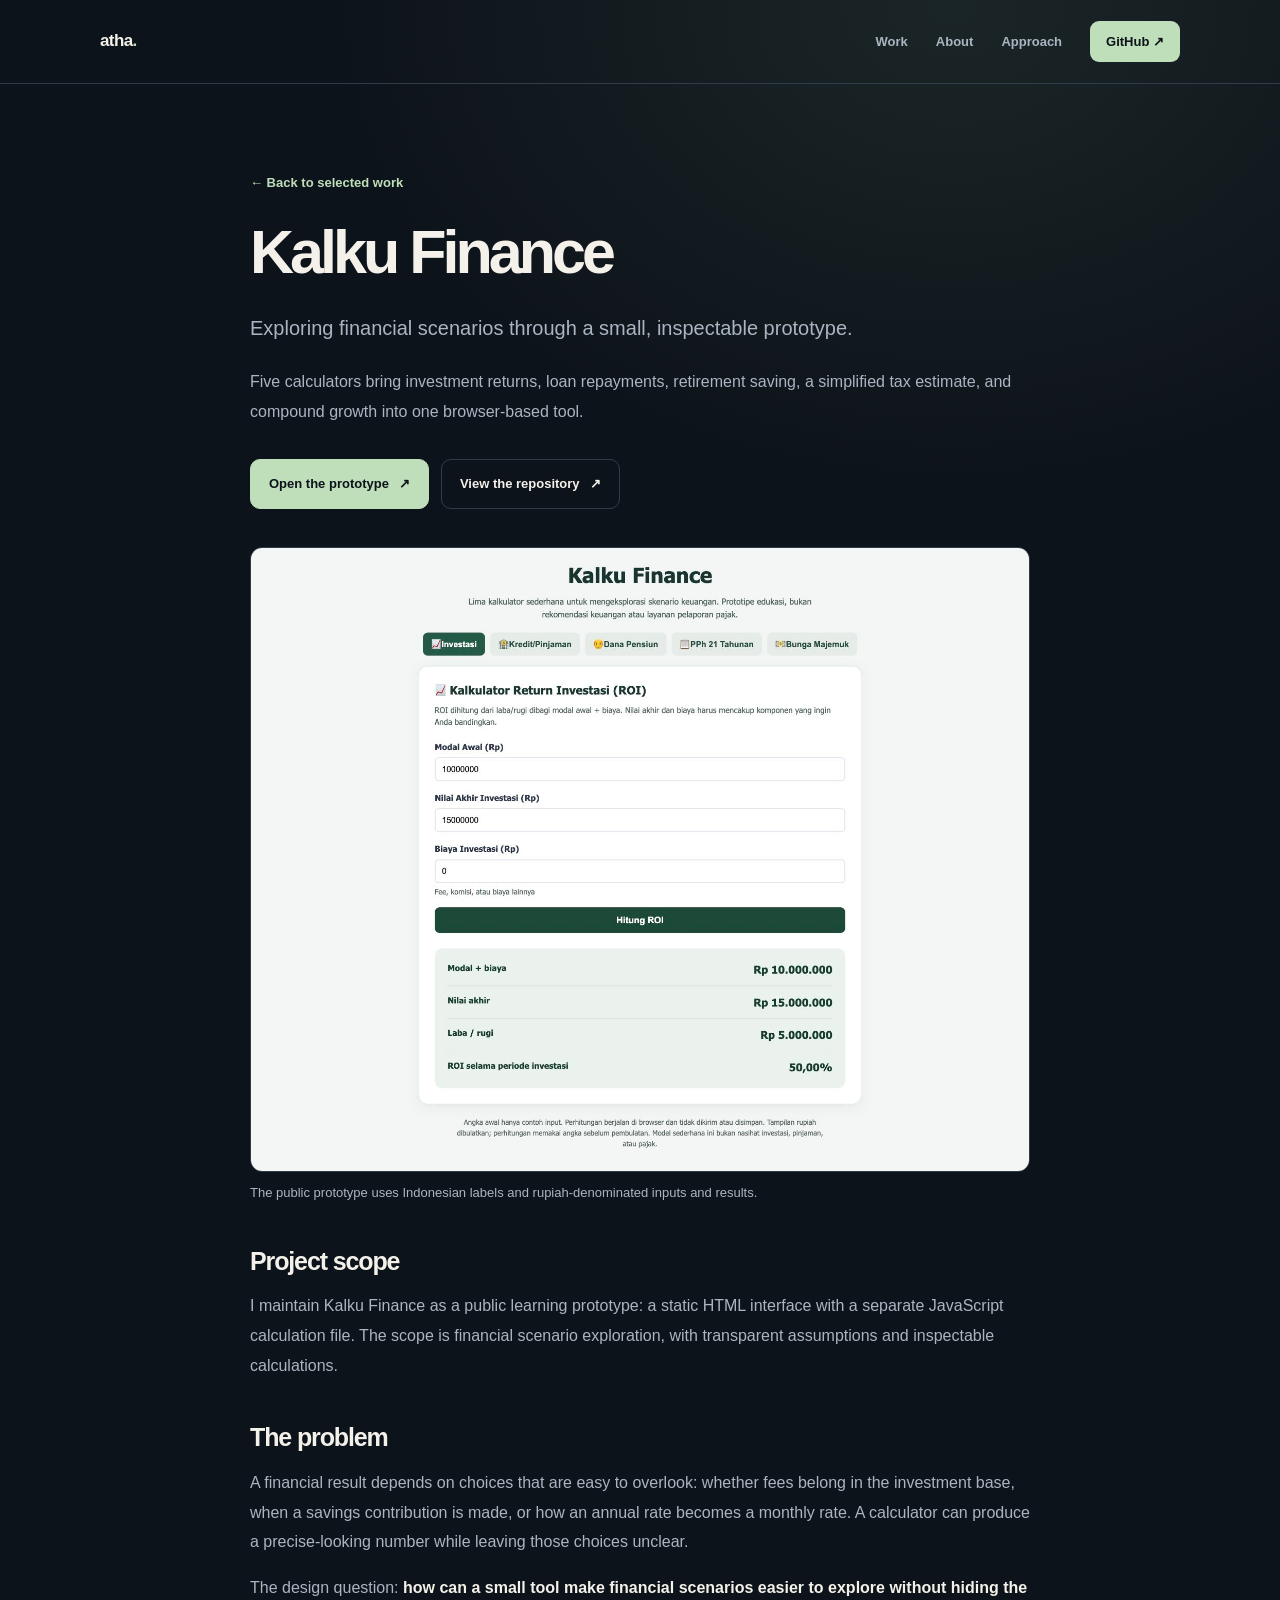
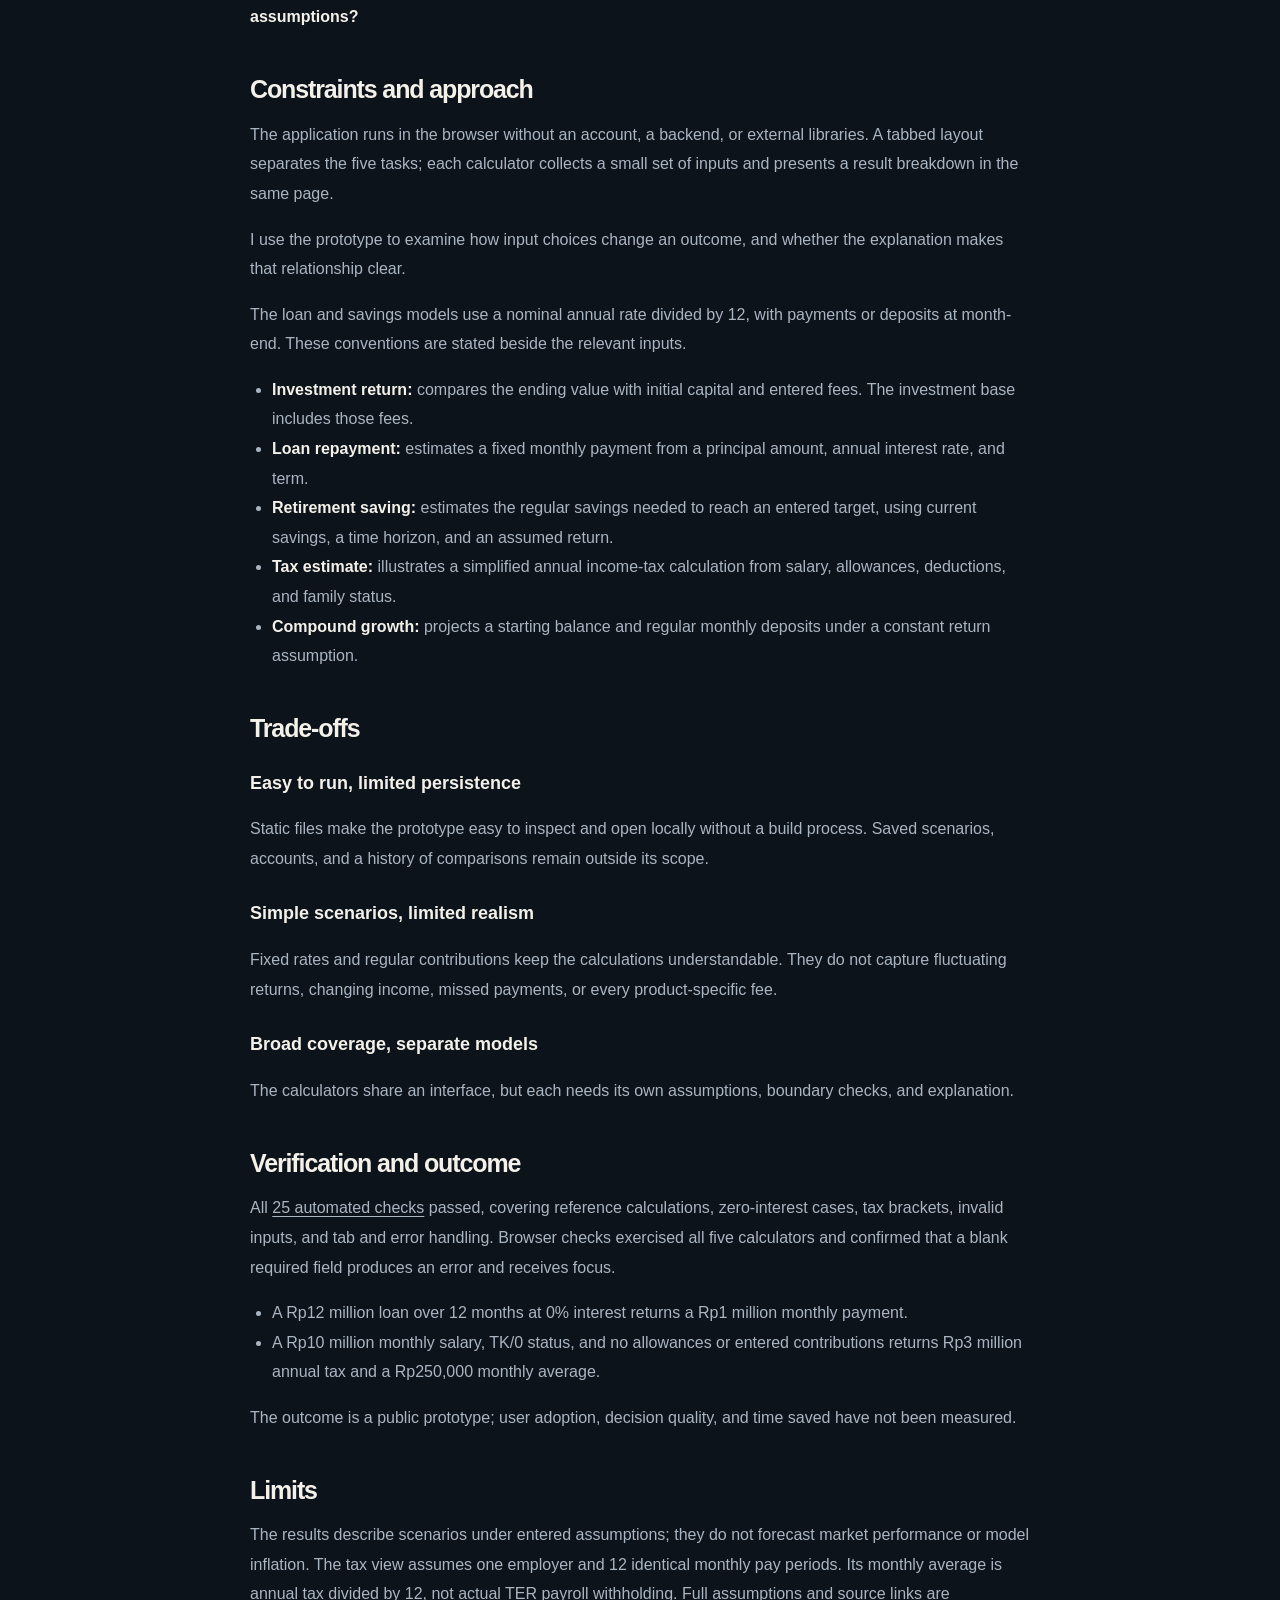
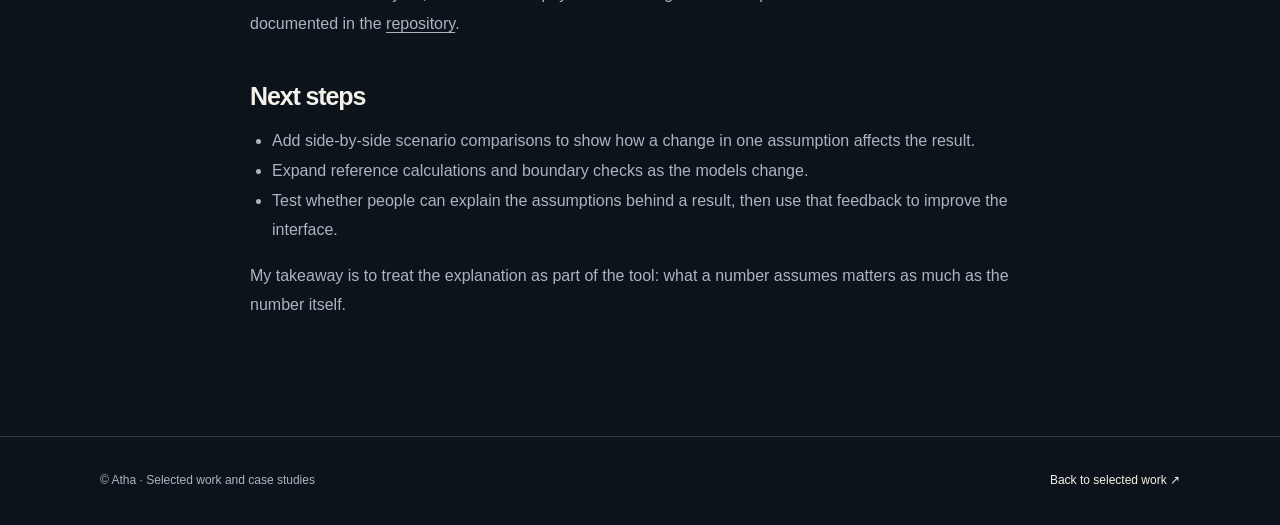
==== docs/projects/kalku-finance.html @ c4216ae1 "Document calculator choices and verified behavior" ====
<!doctype html>
<html lang="en">
<head>
  <meta charset="utf-8">
  <meta name="viewport" content="width=device-width,initial-scale=1">
  <meta name="description" content="Kalku Finance: a case study of a browser-based prototype for exploring five financial scenarios, its assumptions, trade-offs, and limitations.">
  <meta name="theme-color" content="#0d131a">
  <title>Kalku Finance — Atha</title>
  <link rel="stylesheet" href="../assets/style.css">
</head>
<body>
<header class="site-header">
  <div class="wrap nav">
    <a class="wordmark" href="../index.html" aria-label="Atha homepage">atha<span>.</span></a>
    <nav class="nav-links" aria-label="Main navigation">
      <a href="../index.html#work">Work</a><a href="../index.html#about">About</a><a href="../index.html#method">Approach</a>
      <a class="button-small" href="https://github.com/athaillahbagas" target="_blank" rel="noopener noreferrer">GitHub ↗</a>
    </nav>
  </div>
</header>
<main class="case wrap">
  <a class="back" href="../index.html#work">← Back to selected work</a>
  <h1>Kalku Finance</h1>
  <p class="lead">Exploring financial scenarios through a small, inspectable prototype.</p>
  <p>Five calculators bring investment returns, loan repayments, retirement saving, a simplified tax estimate, and compound growth into one browser-based tool.</p>
  <div class="actions">
    <a class="button primary" href="https://athaillahbagas.github.io/kalkufinance/" target="_blank" rel="noopener noreferrer">Open the prototype <span aria-hidden="true">↗</span></a>
    <a class="button" href="https://github.com/athaillahbagas/kalkufinance" target="_blank" rel="noopener noreferrer">View the repository <span aria-hidden="true">↗</span></a>
  </div>
  <figure class="case-figure">
    <img src="../assets/kalkufinance-preview.jpg" width="1512" height="1212" alt="Kalku Finance prototype showing its calculator tabs and investment return inputs." loading="lazy">
    <figcaption>The public prototype uses Indonesian labels and rupiah-denominated inputs and results.</figcaption>
  </figure>

  <h2>Project scope</h2>
  <p>I maintain Kalku Finance as a public learning prototype: a static HTML interface with a separate JavaScript calculation file. The scope is financial scenario exploration, with transparent assumptions and inspectable calculations.</p>

  <h2>The problem</h2>
  <p>A financial result depends on choices that are easy to overlook: whether fees belong in the investment base, when a savings contribution is made, or how an annual rate becomes a monthly rate. A calculator can produce a precise-looking number while leaving those choices unclear.</p>
  <p>The design question: <strong>how can a small tool make financial scenarios easier to explore without hiding the assumptions?</strong></p>

  <h2>Constraints and approach</h2>
  <p>The application runs in the browser without an account, a backend, or external libraries. A tabbed layout separates the five tasks; each calculator collects a small set of inputs and presents a result breakdown in the same page.</p>
  <p>I use the prototype to examine how input choices change an outcome, and whether the explanation makes that relationship clear.</p>
  <p>The loan and savings models use a nominal annual rate divided by 12, with payments or deposits at month-end. These conventions are stated beside the relevant inputs.</p>
  <ul>
    <li><strong>Investment return:</strong> compares the ending value with initial capital and entered fees. The investment base includes those fees.</li>
    <li><strong>Loan repayment:</strong> estimates a fixed monthly payment from a principal amount, annual interest rate, and term.</li>
    <li><strong>Retirement saving:</strong> estimates the regular savings needed to reach an entered target, using current savings, a time horizon, and an assumed return.</li>
    <li><strong>Tax estimate:</strong> illustrates a simplified annual income-tax calculation from salary, allowances, deductions, and family status.</li>
    <li><strong>Compound growth:</strong> projects a starting balance and regular monthly deposits under a constant return assumption.</li>
  </ul>

  <h2>Trade-offs</h2>
  <h3>Easy to run, limited persistence</h3>
  <p>Static files make the prototype easy to inspect and open locally without a build process. Saved scenarios, accounts, and a history of comparisons remain outside its scope.</p>
  <h3>Simple scenarios, limited realism</h3>
  <p>Fixed rates and regular contributions keep the calculations understandable. They do not capture fluctuating returns, changing income, missed payments, or every product-specific fee.</p>
  <h3>Broad coverage, separate models</h3>
  <p>The calculators share an interface, but each needs its own assumptions, boundary checks, and explanation.</p>

  <h2>Verification and outcome</h2>
  <p>All <a href="https://github.com/athaillahbagas/kalkufinance/blob/main/test-calculations.cjs">25 automated checks</a> passed, covering reference calculations, zero-interest cases, tax brackets, invalid inputs, and tab and error handling. Browser checks exercised all five calculators and confirmed that a blank required field produces an error and receives focus.</p>
  <ul>
    <li>A Rp12 million loan over 12 months at 0% interest returns a Rp1 million monthly payment.</li>
    <li>A Rp10 million monthly salary, TK/0 status, and no allowances or entered contributions returns Rp3 million annual tax and a Rp250,000 monthly average.</li>
  </ul>
  <p>The outcome is a public prototype; user adoption, decision quality, and time saved have not been measured.</p>

  <h2>Limits</h2>
  <p>The results describe scenarios under entered assumptions; they do not forecast market performance or model inflation. The tax view assumes one employer and 12 identical monthly pay periods. Its monthly average is annual tax divided by 12, not actual TER payroll withholding. Full assumptions and source links are documented in the <a href="https://github.com/athaillahbagas/kalkufinance#assumptions-and-limits">repository</a>.</p>

  <h2>Next steps</h2>
  <ul>
    <li>Add side-by-side scenario comparisons to show how a change in one assumption affects the result.</li>
    <li>Expand reference calculations and boundary checks as the models change.</li>
    <li>Test whether people can explain the assumptions behind a result, then use that feedback to improve the interface.</li>
  </ul>
  <p>My takeaway is to treat the explanation as part of the tool: what a number assumes matters as much as the number itself.</p>
</main>
<footer class="site-footer"><div class="wrap footer-flex"><div>© Atha · Selected work and case studies</div><div><a href="../index.html#work">Back to selected work ↗</a></div></div></footer>
</body>
</html>
---- docs/assets/style.css ----
:root{--bg:#0d131a;--panel:#141d27;--panel2:#19232f;--text:#f3f1e9;--muted:#aab5c2;--line:#303d49;--accent:#bfdfba;--accent2:#f1c8a6;--radius:18px;--content:1080px;color-scheme:dark}
*{box-sizing:border-box}
html{scroll-behavior:smooth}
body{margin:0;background:var(--bg);color:var(--text);font-family:Inter,-apple-system,BlinkMacSystemFont,"Segoe UI",Arial,sans-serif;line-height:1.65;-webkit-font-smoothing:antialiased}
body::before{content:"";pointer-events:none;position:absolute;z-index:-1;top:-140px;right:0;width:85%;height:730px;background:radial-gradient(ellipse at 70% 20%,rgba(112,148,121,.14),transparent 58%)}
a{color:inherit;text-decoration:none}a:hover{color:var(--accent)}a:focus-visible{outline:3px solid var(--accent);outline-offset:4px}
.wrap{width:min(var(--content),calc(100% - 48px));margin:0 auto}
.site-header{border-bottom:1px solid var(--line)}.nav{height:83px;display:flex;align-items:center;justify-content:space-between;gap:22px}
.wordmark{font-size:17px;font-weight:800;letter-spacing:-.035em}.wordmark span{color:var(--accent)}
.nav-links{display:flex;align-items:center;gap:28px;color:var(--muted);font-size:13px;font-weight:650}.nav-links .button-small{color:var(--bg);background:var(--accent);padding:10px 16px;border-radius:9px}.nav-links .button-small:hover{background:#deefdb}
.hero{padding:106px 0 91px}.eyebrow{display:flex;align-items:center;gap:9px;text-transform:uppercase;letter-spacing:.17em;color:var(--accent);font-size:11px;font-weight:800}.eyebrow:before{content:"";display:block;width:24px;height:1px;background:var(--accent)}
h1{font-size:clamp(44px,6.7vw,86px);line-height:1.06;letter-spacing:-.065em;font-weight:750;margin:22px 0 24px;max-width:900px}
h1 em{font-style:normal;color:var(--accent)}.hero .lede{font-size:clamp(16px,2vw,20px);color:var(--muted);max-width:750px;line-height:1.75}
.actions{display:flex;flex-wrap:wrap;gap:12px;margin-top:33px}.button{display:inline-flex;align-items:center;justify-content:center;gap:10px;padding:13px 18px;border:1px solid var(--line);border-radius:10px;font-weight:700;font-size:13px}.button.primary{background:var(--accent);border-color:var(--accent);color:var(--bg)}.button.primary:hover{background:#e2f1e0}
.divider{border:0;border-top:1px solid var(--line);margin:0}.section{padding:76px 0}.section-heading{display:flex;align-items:end;justify-content:space-between;gap:24px;margin-bottom:27px}.kicker{font-size:11px;font-weight:800;color:var(--accent);text-transform:uppercase;letter-spacing:.15em;margin:0 0 8px}h2{font-size:clamp(27px,3vw,39px);line-height:1.15;letter-spacing:-.045em;margin:0}.section-intro{max-width:510px;color:var(--muted);font-size:14px;margin:0}
.grid{display:grid;grid-template-columns:repeat(3,minmax(0,1fr));gap:14px}.project{display:flex;min-height:290px;flex-direction:column;justify-content:space-between;padding:25px;background:var(--panel);border:1px solid var(--line);border-radius:var(--radius);transition:transform .15s,border-color .15s}.project:hover{transform:translateY(-3px);border-color:#60826c;color:inherit}.project-top{display:flex;justify-content:space-between;gap:12px;align-items:center}.number{font-size:12px;font-weight:700;color:var(--accent)}.tag{border:1px solid #41515f;padding:5px 9px;border-radius:7px;font-size:10px;text-transform:uppercase;letter-spacing:.08em;color:var(--muted);font-weight:700}
.project h3{font-size:24px;letter-spacing:-.04em;line-height:1.22;margin:38px 0 10px}.project p{font-size:13px;color:var(--muted);line-height:1.75;margin:0}.project-footer{display:flex;align-items:center;justify-content:space-between;border-top:1px solid var(--line);margin-top:25px;padding-top:15px;color:var(--accent);font-size:12px;font-weight:700}
.about{display:grid;grid-template-columns:1.05fr .95fr;gap:75px}.about p{color:var(--muted);margin:19px 0 0;font-size:15px;line-height:1.85}.method-list{display:grid;gap:14px}.method-step{border-bottom:1px solid var(--line);padding:13px 0 18px;display:grid;grid-template-columns:38px 1fr;gap:13px}.method-step strong{color:var(--accent2);font-size:12px}.method-step h3{margin:0 0 3px;font-size:16px}.method-step p{margin:0;color:var(--muted);font-size:13px}
.site-footer{border-top:1px solid var(--line);padding:34px 0;color:var(--muted);font-size:12px}.footer-flex{display:flex;align-items:center;justify-content:space-between;gap:20px}.footer-flex a{color:var(--text)}
.case{max-width:780px;padding:85px 0 100px}.back{font-weight:700;font-size:13px;color:var(--accent)}.case h1{font-size:clamp(38px,5vw,61px);margin:25px 0}.callout{padding:19px 22px;border:1px solid #496251;border-radius:12px;background:#1a2921;margin:28px 0;color:#d6e8d2;font-size:14px}.case h2{font-size:25px;margin-top:43px}.case p,.case li{font-size:15px;color:var(--muted);line-height:1.85}.case .lead{font-size:20px}.case ul{padding-left:22px}
.featured-project{display:grid;grid-template-columns:1fr 1.15fr;gap:36px;align-items:center;padding:30px}.featured-copy{display:flex;flex-direction:column;height:100%;justify-content:space-between}.featured-project h3{font-size:32px;margin-top:26px}.featured-project p{font-size:15px}.project-preview{display:block;width:100%;height:auto;aspect-ratio:16/10;object-fit:cover;object-position:top;border:1px solid var(--line);border-radius:12px}.case-figure{margin:38px 0}.case-figure img{display:block;width:100%;height:auto;border:1px solid var(--line);border-radius:12px}.case-figure figcaption{color:var(--muted);font-size:13px;margin-top:10px}.case .actions{margin-bottom:34px}.case h3{font-size:18px;margin:26px 0 8px}.case strong{color:var(--text)}.case p a,.case li a{text-decoration:underline;text-underline-offset:3px}.case p,.case li{font-size:16px}
@media(max-width:850px){.grid{grid-template-columns:1fr 1fr}.about{grid-template-columns:1fr;gap:35px}.hero{padding:70px 0}.section{padding:58px 0}}
@media(max-width:580px){.wrap{width:calc(100% - 34px)}.nav{height:75px}.nav-links{gap:15px;font-size:12px}.nav-links a:nth-child(2){display:none}.hero{padding:58px 0 70px}h1{font-size:46px}.grid{grid-template-columns:1fr}.project{min-height:260px}.featured-project{grid-template-columns:1fr;gap:25px;padding:24px}.featured-project p,.about p,.section-intro{font-size:16px}.section-heading{align-items:start;flex-direction:column}.site-footer{padding:25px 0}.footer-flex{align-items:start;flex-direction:column}}
@media(prefers-reduced-motion:reduce){html{scroll-behavior:auto}.project{transition:none}.project:hover{transform:none}}
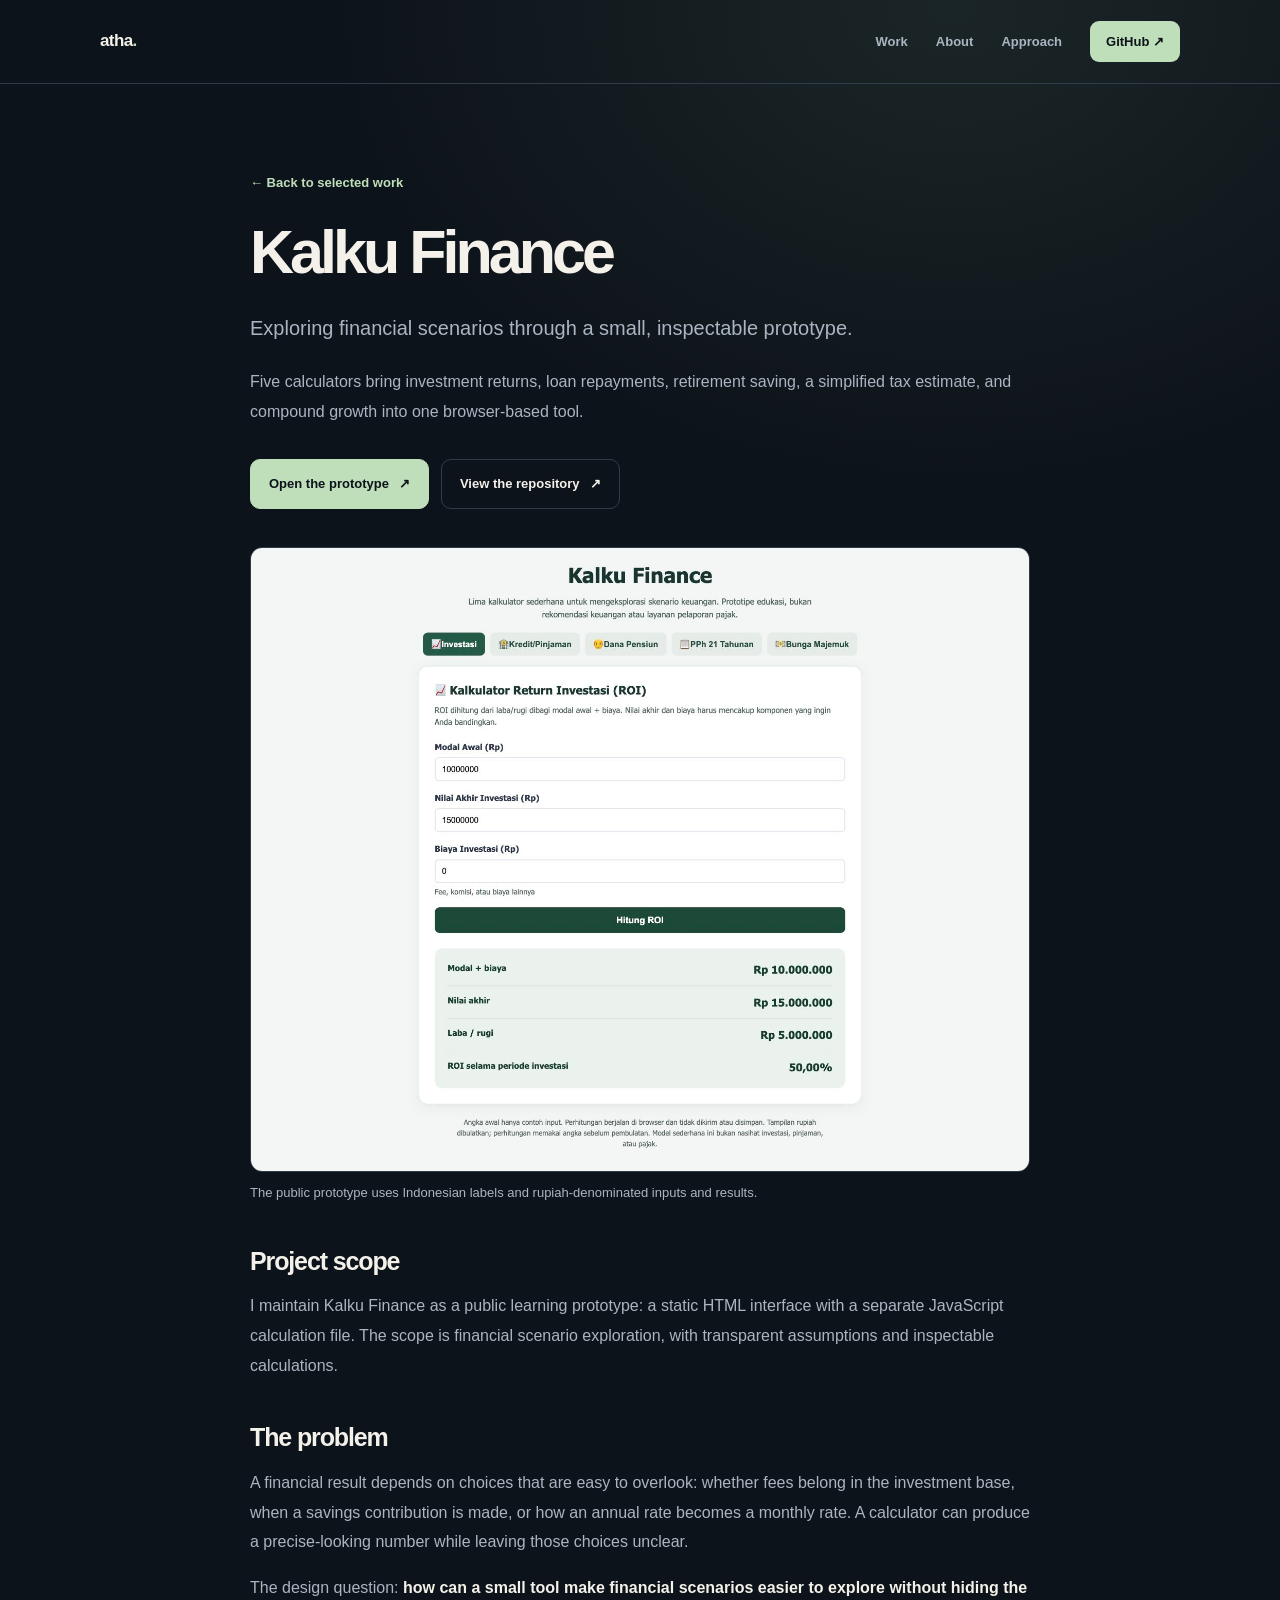
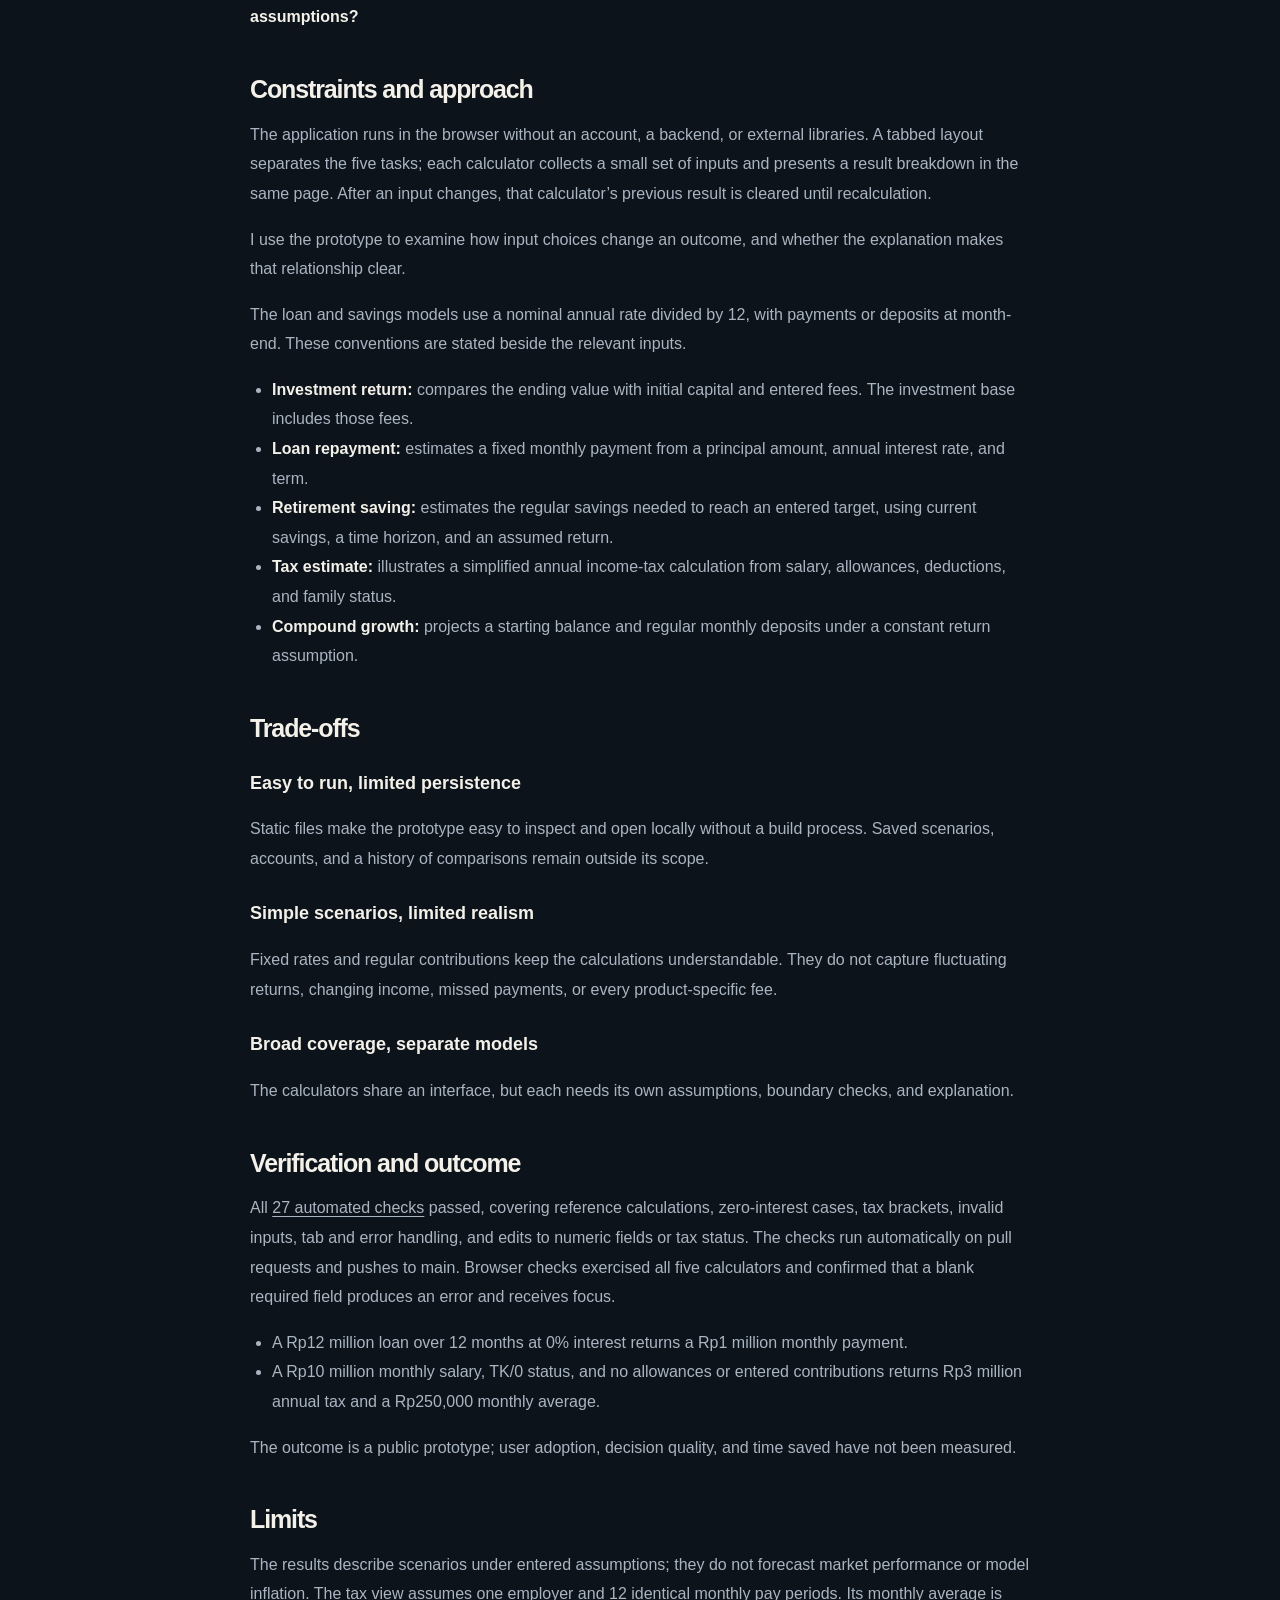
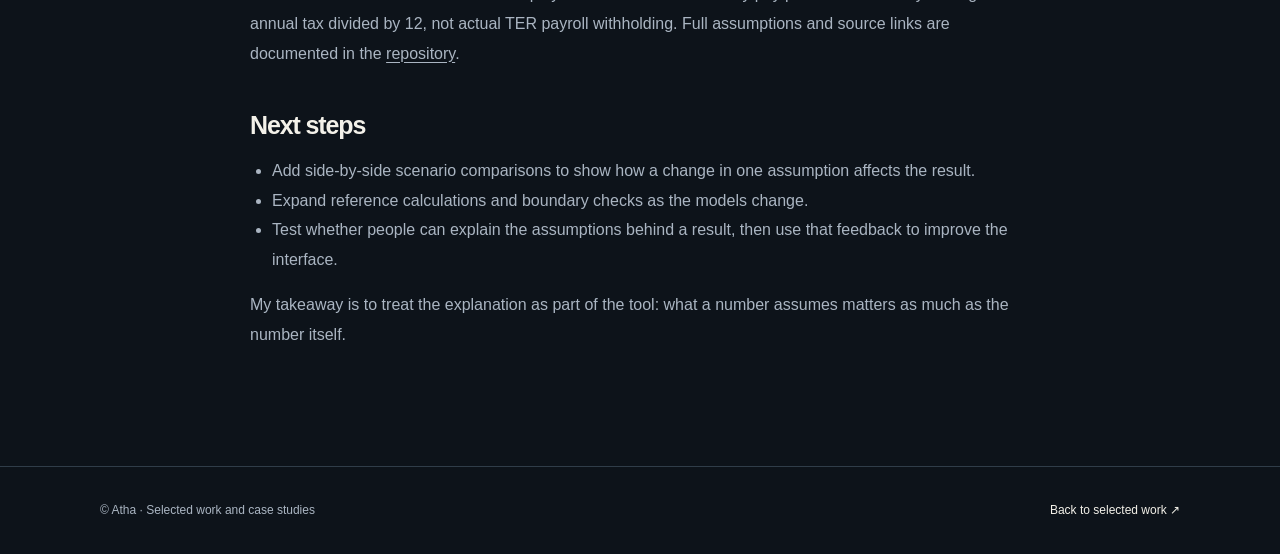
==== commit d4283ee2: "Document automatic calculator regression checks Updated the verification section to reflect the incr" ====
--- a/docs/projects/kalku-finance.html
+++ b/docs/projects/kalku-finance.html
@@ -40,7 +40,7 @@
   <p>The design question: <strong>how can a small tool make financial scenarios easier to explore without hiding the assumptions?</strong></p>
 
   <h2>Constraints and approach</h2>
-  <p>The application runs in the browser without an account, a backend, or external libraries. A tabbed layout separates the five tasks; each calculator collects a small set of inputs and presents a result breakdown in the same page.</p>
+  <p>The application runs in the browser without an account, a backend, or external libraries. A tabbed layout separates the five tasks; each calculator collects a small set of inputs and presents a result breakdown in the same page. After an input changes, that calculator’s previous result is cleared until recalculation.</p>
   <p>I use the prototype to examine how input choices change an outcome, and whether the explanation makes that relationship clear.</p>
   <p>The loan and savings models use a nominal annual rate divided by 12, with payments or deposits at month-end. These conventions are stated beside the relevant inputs.</p>
   <ul>
@@ -60,7 +60,7 @@
   <p>The calculators share an interface, but each needs its own assumptions, boundary checks, and explanation.</p>
 
   <h2>Verification and outcome</h2>
-  <p>All <a href="https://github.com/athaillahbagas/kalkufinance/blob/main/test-calculations.cjs">25 automated checks</a> passed, covering reference calculations, zero-interest cases, tax brackets, invalid inputs, and tab and error handling. Browser checks exercised all five calculators and confirmed that a blank required field produces an error and receives focus.</p>
+  <p>All <a href="https://github.com/athaillahbagas/kalkufinance/actions/runs/40734254555">27 automated checks</a> passed, covering reference calculations, zero-interest cases, tax brackets, invalid inputs, tab and error handling, and edits to numeric fields or tax status. The checks run automatically on pull requests and pushes to main. Browser checks exercised all five calculators and confirmed that a blank required field produces an error and receives focus.</p>
   <ul>
     <li>A Rp12 million loan over 12 months at 0% interest returns a Rp1 million monthly payment.</li>
     <li>A Rp10 million monthly salary, TK/0 status, and no allowances or entered contributions returns Rp3 million annual tax and a Rp250,000 monthly average.</li>
